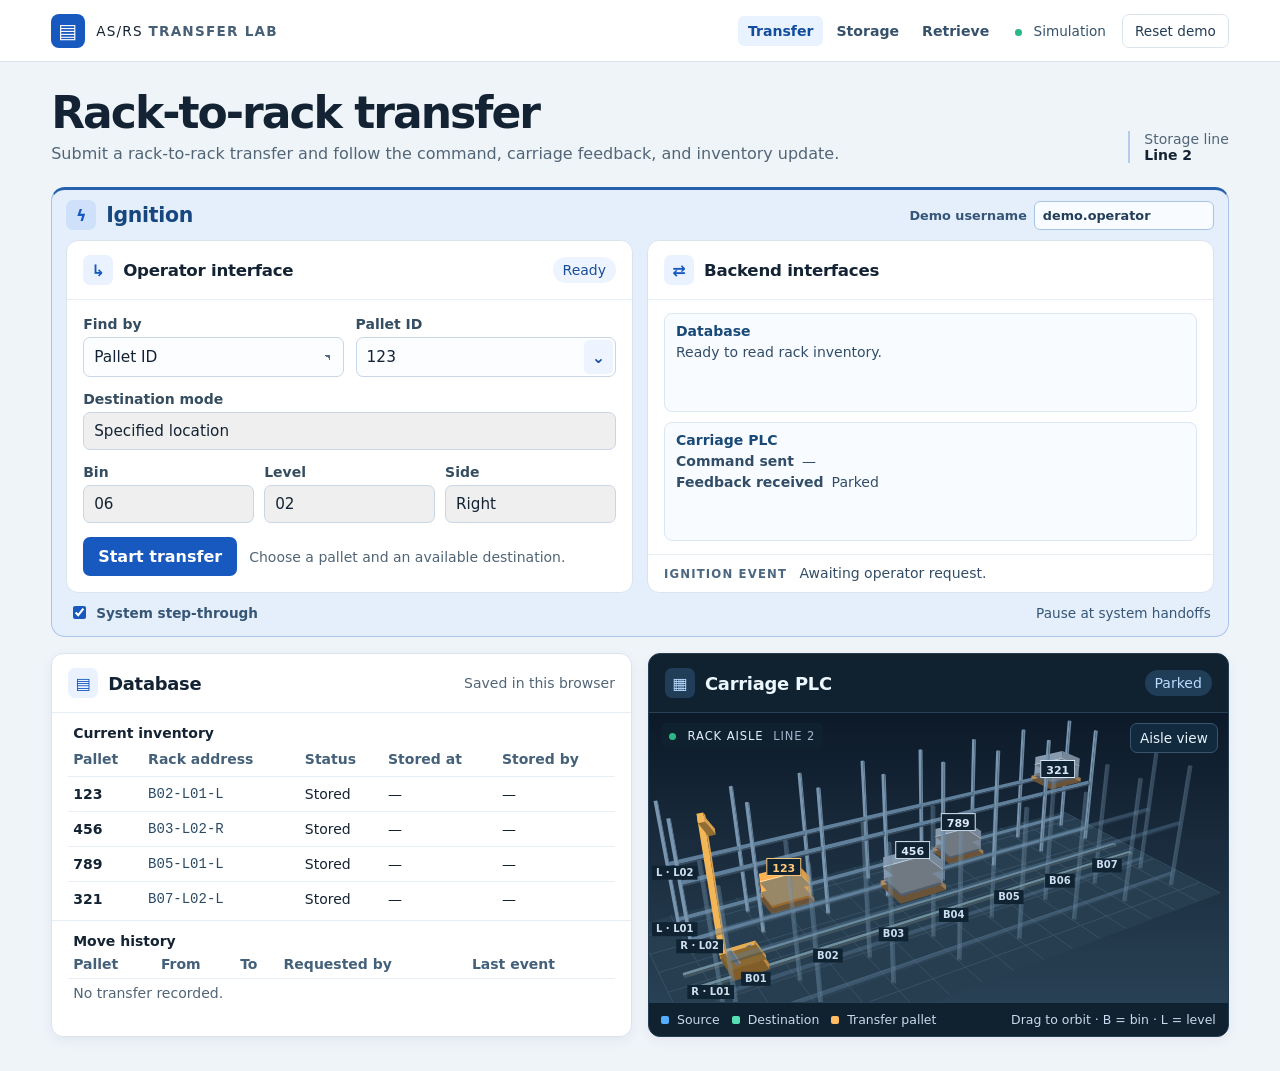
==== index.html @ 37f13372 "Publish ASRS storage, retrieval, and transfer simulator" ====
<!doctype html>
<html lang="en"><head><meta charset="utf-8"><meta name="viewport" content="width=device-width, initial-scale=1"><meta name="description" content="Interactive rack-to-rack transfer demonstration"><title>AS/RS Transfer Simulator</title><link rel="stylesheet" href="style.css"><script type="module" src="app.js"></script></head>
<body>
<header class="mast"><div class="brand"><span class="mark" aria-hidden="true">▤</span><span>AS/RS <strong>TRANSFER LAB</strong></span></div><nav class="page-tabs" aria-label="Simulation"><a href="./" aria-current="page">Transfer</a><a href="storage.html">Storage</a><a href="retrieve.html">Retrieve</a></nav><span class="mode"><i></i> Simulation</span><button id="reset" class="subtle">Reset demo</button></header>
<main>
<div class="intro"><div><h1>Rack-to-rack transfer</h1><p>Submit a rack-to-rack transfer and follow the command, carriage feedback, and inventory update.</p></div><div class="line"><span>Storage line</span><strong>Line 2</strong></div></div>
<section class="ignition-boundary" aria-labelledby="ignition-title">
<div class="boundary-heading"><span class="glyph">ϟ</span><h2 id="ignition-title">Ignition</h2><label class="demo-user">Demo username<input id="demo-username" value="demo.operator" maxlength="48" autocomplete="username"></label></div>
<div class="ignition-grid">
<section class="panel operator"><header><span class="glyph">↳</span><h3>Operator interface</h3><span id="operator-status" class="badge">Ready</span></header>
<form id="request">
<div class="row">
<label>Find by<select id="lookup"><option value="id">Pallet ID</option><option value="slot">Rack location</option></select></label>
<div class="source-control"><label id="source-label" for="source">Pallet ID</label><div class="picker"><input id="source" value="123" required maxlength="20" autocomplete="off" role="combobox" aria-expanded="false" aria-autocomplete="list" aria-controls="pallet-list"><button id="show-pallets" type="button" aria-label="Show all pallets" tabindex="-1">⌄</button><ul id="pallet-list" role="listbox" aria-label="Stored pallets" hidden></ul><datalist id="rack-ids"></datalist></div></div>
</div>
<label class="mode-field">Destination mode<select id="mode"><option value="specified">Specified location</option><option value="auto">Most Convenient</option></select></label>
<div class="address-fields"><label>Bin<select id="bin"></select></label><label>Level<select id="level"></select></label><label>Side<select id="side"></select></label></div>
<div class="operator-actions"><button class="primary" id="run">Start transfer</button><span id="form-message" aria-live="polite">Choose a pallet and an available destination.</span></div>
</form></section>
<section class="panel backend"><header><span class="glyph">⇄</span><h3>Backend interfaces</h3></header>
<div class="connections">
<div class="interface"><h4>Database</h4><p id="db-exchange" aria-live="polite">Ready to read rack inventory.</p><button class="next-action" id="step-inventory" type="button" data-system-step hidden>Update inventory</button></div>
<div class="interface"><h4>Carriage PLC</h4><dl><div><dt>Command sent</dt><dd id="plc-command">—</dd></div><div><dt>Feedback received</dt><dd id="plc-feedback" aria-live="polite">Parked</dd></div></dl><button class="next-action" id="step-carriage" type="button" data-system-step hidden>Send carriage command</button></div>
</div><div id="event" class="event" aria-live="polite"><span>IGNITION EVENT</span> Awaiting operator request.</div></section>
</div><div class="system-steps"><label><input id="step-demo" type="checkbox" checked> System step-through</label><span>Pause at system handoffs</span></div></section>
<div class="dashboard equipment">
<section class="panel inventory"><header><span class="glyph">▤</span><h2>Database</h2><span class="minor">Saved in this browser</span></header>
<div class="inventory-inner"><div class="records"><table><caption>Current inventory</caption><thead><tr><th>Pallet</th><th>Rack address</th><th>Status</th><th>Stored at</th><th>Stored by</th></tr></thead><tbody id="records"></tbody></table></div>
<div class="records move-history"><table><caption>Move history</caption><thead><tr><th>Pallet</th><th>From</th><th>To</th><th>Requested by</th><th>Last event</th></tr></thead><tbody id="history"></tbody></table></div></div></section>
<section class="panel carriage"><header><span class="glyph">▦</span><h2>Carriage PLC</h2><span id="carriage-state" class="badge">Parked</span></header>
<div id="scene"><canvas id="rack" tabindex="0" aria-label="Interactive 3D rack aisle. Drag or use the arrow keys to orbit the carriage."></canvas><div class="viewport-label"><i></i> RACK AISLE <span>LINE 2</span></div><div class="view-controls"><button id="view" type="button">Aisle view</button></div></div>
<div class="scene-foot"><span><i class="legend source"></i> Source</span><span><i class="legend destination"></i> Destination</span><span><i class="legend load"></i> Transfer pallet</span><span class="orbit-tip">Drag to orbit · B = bin · L = level</span></div></section>
</div>
</main></body></html>
---- style.css ----
:root{color-scheme:light;--ink:#142333;--muted:#516577;--line:#dbe4ee;--blue:#1759bf;--bg:#eff4f9;--paper:#fff;--soft:#eaf2ff;font-family:Inter,system-ui,sans-serif;color:var(--ink);background:var(--bg)}*{box-sizing:border-box}body{margin:0}button,input,select{font:inherit}button{cursor:pointer}button:disabled{cursor:wait;opacity:.55}button:focus-visible,input:focus-visible,select:focus-visible,canvas:focus-visible{outline:3px solid #4d97fd;outline-offset:2px}.mast{height:62px;display:flex;align-items:center;gap:16px;padding:0 clamp(18px,4vw,56px);background:#fff;border-bottom:1px solid var(--line)}.brand{margin-right:auto;display:flex;align-items:center;gap:11px;font-size:.85rem;letter-spacing:.09em}.brand strong{color:#486077;font-weight:650}.mark{width:34px;height:34px;display:grid;place-items:center;border-radius:8px;color:white;background:#1759bf;font-size:1.25rem}.mode{font-size:.85rem;color:#34526b;white-space:nowrap}.mode i,.viewport-label i{display:inline-block;width:7px;height:7px;border-radius:100%;background:#2cb886;margin-right:7px}.subtle,.view-controls button{border:1px solid var(--line);border-radius:7px;background:white;color:#233d55;padding:8px 12px;font-size:.85rem}main{max-width:1500px;margin:auto;padding:28px clamp(18px,4vw,56px) 34px}.intro{display:flex;justify-content:space-between;align-items:end;gap:16px;margin-bottom:24px}h1{font-size:clamp(1.7rem,3.7vw,2.75rem);letter-spacing:-.045em;line-height:1.05;margin:0 0 8px}.intro p{margin:0;color:var(--muted)}.line{border-left:2px solid #b4cbec;padding-left:14px;white-space:nowrap}.line span,.line strong{display:block;font-size:.875rem}.line span{color:var(--muted)}.dashboard{display:grid;grid-template-columns:repeat(2,minmax(0,1fr));gap:16px}.panel{border:1px solid var(--line);border-radius:12px;background:var(--paper);overflow:hidden;box-shadow:0 4px 12px #183b6610;min-width:0}.panel>header{display:flex;align-items:center;gap:10px;border-bottom:1px solid #e6edf4;padding:13px 16px;min-height:59px}.panel h2{font-size:1.12rem;margin:0;font-weight:740;letter-spacing:-.015em}.glyph{color:var(--blue);background:var(--soft);width:30px;height:30px;display:grid;place-items:center;border-radius:7px;font-weight:800}.badge,.minor{margin-left:auto;font-size:.875rem;color:var(--muted)}.badge{background:#edf4ff;color:#1a4e97;border-radius:20px;padding:5px 10px;white-space:nowrap}.badge.done{background:#e5f7ee;color:#0d6a47}form{display:grid;gap:14px;padding:16px}.row{display:grid;grid-template-columns:1fr 1fr;gap:12px}.row label{min-width:0;display:grid;gap:5px;color:#354d61;font-size:.875rem;font-weight:650}.row select,.row input{width:100%;min-width:0;height:40px;border:1px solid #c8d6e5;border-radius:7px;background:#fcfdff;color:var(--ink);padding:0 10px;font-size:.96rem;font-weight:500}.row select{appearance:none;background:#fcfdff linear-gradient(45deg,transparent 50%,#526980 50%) right 13px center/5px 5px no-repeat}.row input:disabled{background:#edf2f8}.operator-actions{display:flex;gap:12px;align-items:center}.primary{border:0;border-radius:7px;background:#1759bf;color:white;padding:10px 15px;font-weight:720;white-space:nowrap}.primary:hover:enabled{background:#0f489e}#form-message{font-size:.875rem;color:var(--muted)}#form-message.error{color:#9a2b28}.steps{list-style:none;margin:0;padding:9px 16px;display:grid;gap:3px}.steps li{display:flex;align-items:center;gap:9px;min-height:24px;font-size:.9rem;color:var(--muted)}.steps li span{font-size:.78rem;width:18px;height:18px;display:grid;place-items:center;border-radius:50%;background:#edf2f7;color:#5a7086}.steps .active{font-weight:750;color:#164b98}.steps .active span{color:#fff;background:#1759bf}.steps .done span{color:#087553;background:#e1f6eb}.event,.transaction{border-top:1px solid #e6edf4;color:#324d64;padding:9px 16px;font-size:.875rem;line-height:1.35}.event span,.transaction span{font-weight:750;font-size:.73rem;letter-spacing:.1em;color:#4c6781;margin-right:8px}.inventory-inner{min-height:270px;display:flex;flex-direction:column}.records{flex:1;padding:4px 16px;overflow:auto}table{width:100%;border-collapse:collapse;text-align:left;font-size:.875rem}th,td{padding:9px 5px;border-bottom:1px solid #e7eef6}th{color:#45617a;font-weight:720}td:first-child{font-weight:750}td:nth-child(2){font-family:ui-monospace,monospace;color:#284a66}tr.focus td{background:#eff5ff}tr:last-child td{border-bottom:0}.transaction{padding-bottom:13px}.transaction p{margin:4px 0 0}.carriage{background:#102130;color:#edf7ff;border-color:#243e54}.carriage>header{border-color:#274157}.carriage .glyph,.carriage .badge{background:#203e58;color:#b8dbff}#scene{height:235px;position:relative;background:#101f2d}canvas{display:block;width:100%;height:100%;touch-action:none;cursor:grab}canvas:active{cursor:grabbing}.viewport-label,.view-controls{position:absolute;top:10px}.viewport-label{left:12px;pointer-events:none;color:#e5f0fb;font-size:.72rem;letter-spacing:.08em;background:#102130d9;border-radius:5px;padding:6px 8px}.viewport-label span{color:#a0b8cd;margin-left:5px}.view-controls{right:10px}.view-controls button{background:#122a3d;color:#e9f4ff;border-color:#38566f;padding:6px 9px}.scene-foot{display:flex;align-items:center;gap:12px;flex-wrap:wrap;padding:9px 12px;color:#c8dbee;font-size:.78rem;border-top:1px solid #274157}.legend{display:inline-block;width:8px;height:8px;margin-right:4px;border-radius:2px}.legend.source{background:#55afff}.legend.destination{background:#58e0b5}.legend.load{background:#ffbc63}.orbit-tip{margin-left:auto}@media(max-width:780px){.dashboard{grid-template-columns:1fr}.intro{align-items:start}.inventory-inner{min-height:220px}#scene{height:300px}}@media(max-width:400px){.intro .line,.mode,.orbit-tip{display:none}.row{gap:8px}.operator-actions{align-items:start;flex-direction:column}.mast{gap:8px}}
.row select{background:#fcfdff linear-gradient(45deg,transparent 50%,#526980 50%) right 15px center/5px 5px no-repeat,linear-gradient(135deg,#526980 50%,transparent 50%) right 10px center/5px 5px no-repeat;padding-right:25px}
.source-control{display:grid;align-content:start;gap:5px;min-width:0}.source-control>label,.mode-field,.address-fields label{font-weight:650;color:#354d61;font-size:.875rem}.picker{position:relative;min-width:0}.picker input[role=combobox]{padding-right:34px}.picker button{position:absolute;right:3px;top:3px;bottom:3px;border:0;border-radius:5px;background:#edf4ff;color:#1a4e97;width:29px;font-weight:750}.picker ul{position:absolute;z-index:5;top:100%;left:0;right:0;max-height:160px;overflow:auto;margin:4px 0 0;padding:4px;list-style:none;border:1px solid #c8d6e5;border-radius:7px;background:white;box-shadow:0 4px 10px #183b6626}.picker li{padding:5px 7px;border-radius:4px;font-size:.875rem;color:var(--ink);display:flex;align-items:center;justify-content:space-between;gap:5px;cursor:pointer}.picker li[aria-selected=true],.picker li:hover{background:var(--soft)}.picker li span{font-family:ui-monospace,monospace;color:#526980;font-size:.78rem}.panel.operator{overflow:visible}.panel.operator>header{border-radius:12px 12px 0 0}.mode-field,.address-fields label{display:grid;gap:5px}.mode-field select,.address-fields select{width:100%;min-width:0;height:38px;border:1px solid #c8d6e5;border-radius:7px;color:var(--ink);padding:0 25px 0 10px;font-size:.95rem;font-weight:500;appearance:none;background:#fcfdff linear-gradient(45deg,transparent 50%,#526980 50%) right 15px center/5px 5px no-repeat,linear-gradient(135deg,#526980 50%,transparent 50%) right 10px center/5px 5px no-repeat}.address-fields{display:grid;grid-template-columns:repeat(3,minmax(0,1fr));gap:10px}.address-fields select:disabled{background:#edf2f8;color:#516577}.records caption{text-align:left;font-weight:750;padding:8px 5px 1px}.move-history{border-top:1px solid #e6edf4;max-height:160px}.move-history th,.move-history td{padding:6px 5px}.move-history td:nth-child(3){font-family:ui-monospace,monospace;color:#284a66}.move-history time{display:block;color:var(--muted);font-size:.74rem;margin-top:2px}.move-history .empty{font-family:inherit;font-weight:400;color:var(--muted)}.carriage{display:flex;flex-direction:column}#scene{flex:1;min-height:265px}.scene-foot{flex-shrink:0}.scene-foot .orbit-tip{white-space:normal}
.ignition-boundary{border:1px solid #a9c4e8;border-top:3px solid #2561ac;border-radius:14px;background:#e5eefb;padding:0 14px 14px;margin-bottom:16px}.boundary-heading{display:flex;align-items:center;gap:10px;padding:10px 0;color:#16477f}.boundary-heading h2{margin:0;font-size:1.28rem;letter-spacing:-.015em}.boundary-heading .glyph{background:#cfe1fa}.ignition-grid{display:grid;grid-template-columns:repeat(2,minmax(0,1fr));gap:14px}.panel h3{font-size:1.04rem;margin:0;letter-spacing:-.015em}.ignition-grid .panel{box-shadow:none}.backend{display:flex;flex-direction:column}.connections{display:grid;gap:10px;padding:13px 16px;flex:1}.interface{border:1px solid #dbe7f3;background:#f8fbff;border-radius:8px;padding:9px 11px}.interface h4{font-size:.875rem;color:#194977;margin:0 0 5px}.interface p,.interface dl{margin:0;font-size:.875rem;color:#314d67}.interface dl{display:grid;gap:5px}.interface dl div{display:grid;grid-template-columns:minmax(105px,auto) 1fr;gap:8px}.interface dt{font-weight:650}.interface dd{margin:0;overflow-wrap:anywhere}.playback{display:flex;gap:10px;align-items:center;justify-content:space-between;padding:8px 12px;min-height:39px;border-bottom:1px solid #274157;font-size:.875rem;color:#daf0ff}.playback label{display:flex;align-items:center;gap:7px}.playback input{accent-color:#72b8ff}.playback button{background:#244665;color:#f1f8ff;border:1px solid #456682;border-radius:6px;padding:4px 8px;font-size:.82rem}@media(max-width:780px){.ignition-grid{grid-template-columns:1fr}.ignition-boundary{padding:0 9px 9px}}
.page-tabs{display:flex;gap:3px}.page-tabs a{padding:7px 10px;border-radius:6px;color:#36516c;text-decoration:none;font-size:.88rem;font-weight:650}.page-tabs a[aria-current=page]{background:#e9f2ff;color:#124d9c}.system-steps{display:flex;align-items:center;justify-content:space-between;gap:10px;padding:10px 3px 0;color:#365676;font-size:.85rem}.system-steps label{display:flex;gap:7px;align-items:center;font-weight:700}.system-steps input{accent-color:#1759bf}.operator-actions{flex-wrap:wrap}.signal-layer{position:fixed;inset:0;pointer-events:none;z-index:12;opacity:0;transition:opacity .18s;color:#1765d8}.signal-layer.visible{opacity:1}.signal-layer[data-direction=return]{color:#087455}.signal-layer svg{width:100%;height:100%;overflow:visible;filter:drop-shadow(0 1px 2px #fff)}.signal-path{fill:none;stroke:currentColor;stroke-width:6;stroke-linecap:round}.signal-layer marker path{fill:currentColor}.signal-layer span{position:absolute;transform:translate(-50%,-55%);max-width:175px;text-align:center;padding:6px 9px;background:white;border:2px solid currentColor;border-radius:7px;font-size:.8rem;font-weight:750;box-shadow:0 2px 8px #172f4a2c}.storage-equipment{grid-template-columns:1fr 1fr}.storage-equipment .inventory{grid-column:1/-1}.storage-equipment .inventory-inner{display:grid;min-height:0;grid-template-columns:1fr 1fr}.storage-equipment .move-history{border-top:0;border-left:1px solid #dbe4ee}.conveyor{background:#102130;color:#edf7ff;border-color:#243e54}.conveyor>header{border-color:#274157}.conveyor .glyph,.conveyor .badge{background:#203e58;color:#b8dbff}.conveyor-stage{aspect-ratio:1;max-height:380px;width:100%;position:relative;overflow:hidden;background:radial-gradient(ellipse at 50% 53%,#2b465d,#101f2d 73%)}.belt{position:absolute;top:49%;left:9%;right:9%;height:20%;border:5px solid #557287;border-radius:8px;background:repeating-linear-gradient(90deg,#a1b1bc 0%,#667d8d 3%,#344b5b 4%,#344b5b 5%);box-shadow:0 10px 0 #152c3b,0 16px 16px #0008}.belt-zones{position:absolute;left:8%;right:8%;top:73%;display:grid;grid-template-columns:repeat(3,1fr);gap:2%;text-align:center;color:#c6e0f6;font-size:.75rem}.belt-zones b{display:block;color:white;margin-bottom:4px}.belt-pallet{position:absolute;visibility:hidden;left:19%;top:59%;width:18%;height:17%;transform:translate(-50%,-50%);background:repeating-linear-gradient(90deg,#e5a957 0 24%,#af722f 25% 26%);border:2px solid #fbd198;border-bottom:6px solid #936331;border-radius:3px;transition:left .85s ease,top .45s ease;display:grid;place-items:center;font:bold .8rem system-ui;color:#152233;box-shadow:2px 7px 7px #0006;z-index:2}.belt-pallet[data-position=load]{visibility:visible}.belt-pallet[data-position=scale]{visibility:visible;left:50%}.belt-pallet[data-position=pickup]{visibility:visible;left:81%}.belt-pallet[data-position=lifted]{visibility:visible;left:81%;top:53%}.cylinder{position:absolute;left:81%;width:9%;height:8%;transform:translateX(-50%);border:2px solid #7ca5bf;border-radius:3px;background:linear-gradient(90deg,#415d73,#90a9ba,#415d73);z-index:3}.cylinder.top{top:37%}.cylinder.bottom{top:73%}.cylinder::after{content:"";position:absolute;left:36%;width:28%;height:0;background:#77d3ff;transition:height .4s}.cylinder.top::after{top:100%}.cylinder.bottom::after{bottom:100%}.conveyor-stage[data-cylinder=on] .cylinder::after{height:75%}.cylinder-note{position:absolute;left:14px;bottom:13px;color:#b7d4ec;font-size:.78rem}.storage-form .row input{width:100%}.storage-form button.secondary{padding:9px 12px;border:1px solid #b6cbe5;background:#edf5ff;border-radius:7px;color:#164b98;font-weight:700}.storage-form .action-line{min-height:40px}@media(max-width:780px){.storage-equipment{grid-template-columns:1fr}.storage-equipment .inventory{grid-column:auto}.storage-equipment .inventory-inner{grid-template-columns:1fr}.storage-equipment .move-history{border-left:0;border-top:1px solid #dbe4ee}.mast{flex-wrap:wrap;min-height:62px;height:auto;padding-block:8px}.page-tabs{order:2;margin-right:auto}.mast .mode{display:none}}
.next-action,.next-highlight{background:#ffbd47!important;color:#4c2d00!important;border:1px solid #b76e0c!important;box-shadow:0 0 0 3px #ffbd4740;font-weight:750}.next-action{border-radius:7px;padding:7px 10px;margin-top:8px}.next-interface{border-color:#e5a12e;background:#fff9ec}.equipment-action{display:grid;grid-template-columns:minmax(0,1fr) auto;gap:8px;align-items:end;padding:10px 14px;border-bottom:1px solid #294a66}.equipment-action label{display:grid;gap:4px;font-size:.85rem;font-weight:650}.equipment-action input{width:100%;border:1px solid #55738a;border-radius:6px;background:#233d53;color:#fff;padding:7px 9px}.equipment-action button{border:1px solid #64839c;border-radius:6px;background:#285275;color:#fff;padding:7px 9px;font-weight:700}.equipment-action p{grid-column:1/-1;margin:0;font-size:.82rem;color:#c5deef}.equipment-action p.error{color:#ffd094}.storage-equipment .queue-records{grid-column:1/-1;max-height:160px;border-bottom:1px solid #dbe4ee}.retrieval-equipment .conveyor-stage [data-position=pickup]{left:19%}.retrieval-equipment .conveyor-stage [data-position=unload]{visibility:visible;left:81%}
.retrieval-equipment .cylinder{left:19%}.retrieval-equipment .equipment-action{grid-template-columns:1fr}.retrieval-equipment .equipment-action button{justify-self:start}@media print{body:has(#retrieval-report) > :not(#retrieval-report){display:none!important}#retrieval-report{display:block!important;padding:30px;color:#000;background:#fff}}
.demo-user{display:flex;align-items:center;gap:7px;margin-left:auto;font-size:.8rem;font-weight:650;color:#355678}.demo-user input{min-width:0;width:clamp(105px,17vw,180px);padding:6px 8px;border-radius:6px;border:1px solid #aac3e3;background:#f8fbff;color:#233e5a}.records{min-width:0}.records th,.records td{overflow-wrap:anywhere}.records:nth-child(2) tr td:nth-child(2){white-space:nowrap}.records:not(.move-history):not(.queue-records) td:nth-child(4){font-variant-numeric:tabular-nums}.move-history td:nth-child(5){min-width:5.5rem}@media(max-width:490px){.demo-user{gap:4px}.records table{min-width:395px}}
.mode-field select:disabled{background:#e4e9ef!important;border-color:#c9d2dd;color:#5a6a79;opacity:1;cursor:default}
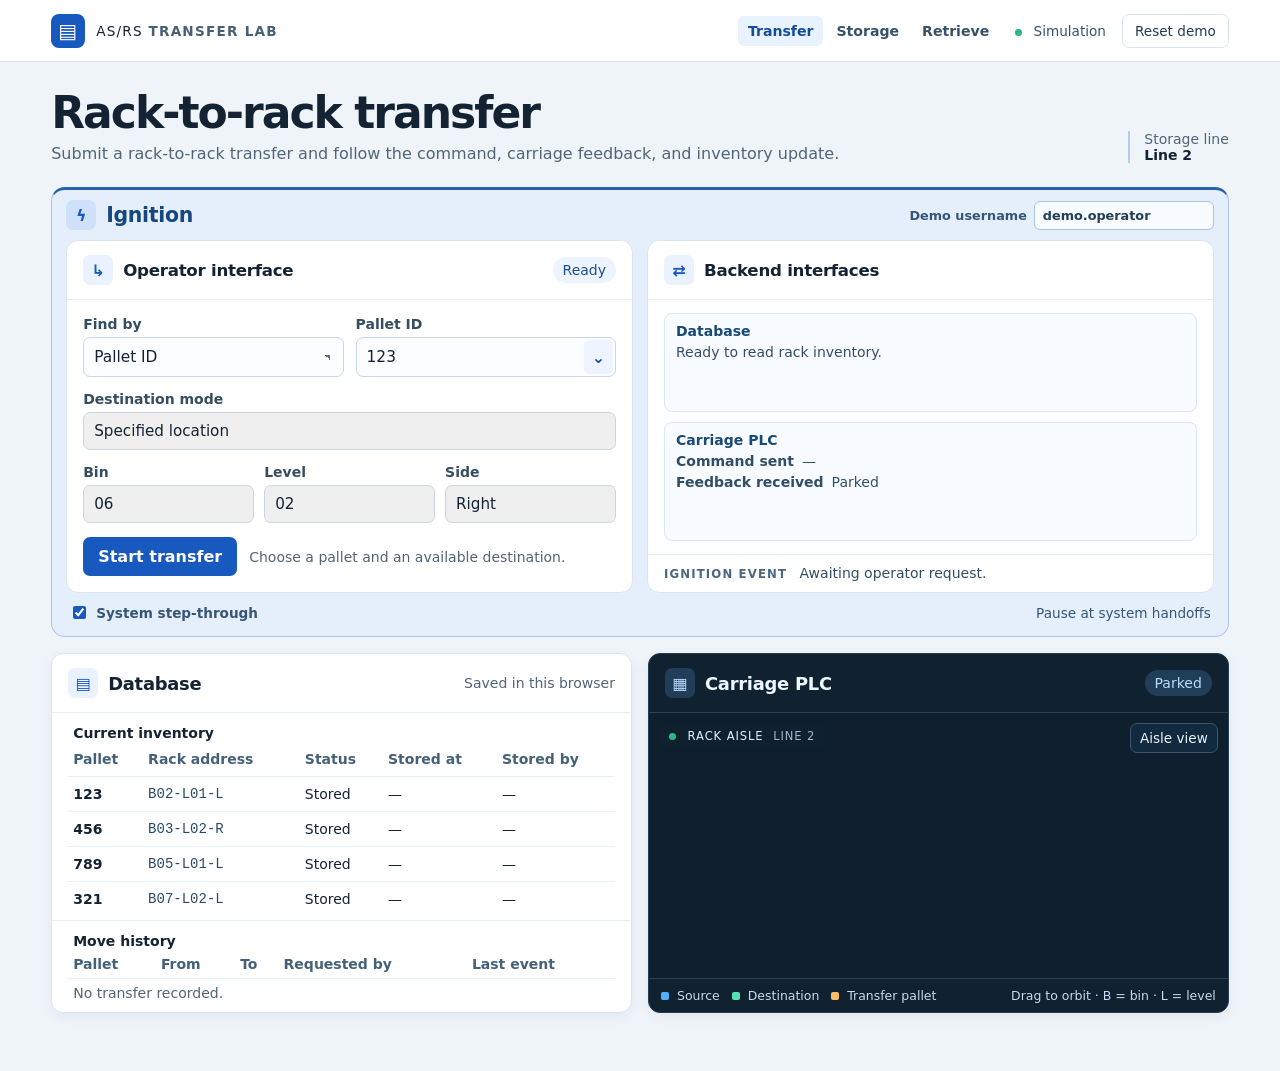
==== commit 83c1d046: "Queue pallet retrievals and correct outfeed orientation" ====
--- a/index.html
+++ b/index.html
@@ -19,7 +19,7 @@
 </form></section>
 <section class="panel backend"><header><span class="glyph">⇄</span><h3>Backend interfaces</h3></header>
 <div class="connections">
-<div class="interface"><h4>Database</h4><p id="db-exchange" aria-live="polite">Ready to read rack inventory.</p><button class="next-action" id="step-inventory" type="button" data-system-step hidden>Update inventory</button></div>
+<div class="interface"><h4>Database</h4><p id="db-exchange" aria-live="polite">Ready to read rack inventory.</p><a class="pending-db-link" id="pending-db-link" href="retrieve.html" hidden>Finish pending retrieval write</a><button class="next-action" id="step-inventory" type="button" data-system-step hidden>Update inventory</button></div>
 <div class="interface"><h4>Carriage PLC</h4><dl><div><dt>Command sent</dt><dd id="plc-command">—</dd></div><div><dt>Feedback received</dt><dd id="plc-feedback" aria-live="polite">Parked</dd></div></dl><button class="next-action" id="step-carriage" type="button" data-system-step hidden>Send carriage command</button></div>
 </div><div id="event" class="event" aria-live="polite"><span>IGNITION EVENT</span> Awaiting operator request.</div></section>
 </div><div class="system-steps"><label><input id="step-demo" type="checkbox" checked> System step-through</label><span>Pause at system handoffs</span></div></section>
--- a/style.css
+++ b/style.css
@@ -3,7 +3,11 @@
 .source-control{display:grid;align-content:start;gap:5px;min-width:0}.source-control>label,.mode-field,.address-fields label{font-weight:650;color:#354d61;font-size:.875rem}.picker{position:relative;min-width:0}.picker input[role=combobox]{padding-right:34px}.picker button{position:absolute;right:3px;top:3px;bottom:3px;border:0;border-radius:5px;background:#edf4ff;color:#1a4e97;width:29px;font-weight:750}.picker ul{position:absolute;z-index:5;top:100%;left:0;right:0;max-height:160px;overflow:auto;margin:4px 0 0;padding:4px;list-style:none;border:1px solid #c8d6e5;border-radius:7px;background:white;box-shadow:0 4px 10px #183b6626}.picker li{padding:5px 7px;border-radius:4px;font-size:.875rem;color:var(--ink);display:flex;align-items:center;justify-content:space-between;gap:5px;cursor:pointer}.picker li[aria-selected=true],.picker li:hover{background:var(--soft)}.picker li span{font-family:ui-monospace,monospace;color:#526980;font-size:.78rem}.panel.operator{overflow:visible}.panel.operator>header{border-radius:12px 12px 0 0}.mode-field,.address-fields label{display:grid;gap:5px}.mode-field select,.address-fields select{width:100%;min-width:0;height:38px;border:1px solid #c8d6e5;border-radius:7px;color:var(--ink);padding:0 25px 0 10px;font-size:.95rem;font-weight:500;appearance:none;background:#fcfdff linear-gradient(45deg,transparent 50%,#526980 50%) right 15px center/5px 5px no-repeat,linear-gradient(135deg,#526980 50%,transparent 50%) right 10px center/5px 5px no-repeat}.address-fields{display:grid;grid-template-columns:repeat(3,minmax(0,1fr));gap:10px}.address-fields select:disabled{background:#edf2f8;color:#516577}.records caption{text-align:left;font-weight:750;padding:8px 5px 1px}.move-history{border-top:1px solid #e6edf4;max-height:160px}.move-history th,.move-history td{padding:6px 5px}.move-history td:nth-child(3){font-family:ui-monospace,monospace;color:#284a66}.move-history time{display:block;color:var(--muted);font-size:.74rem;margin-top:2px}.move-history .empty{font-family:inherit;font-weight:400;color:var(--muted)}.carriage{display:flex;flex-direction:column}#scene{flex:1;min-height:265px}.scene-foot{flex-shrink:0}.scene-foot .orbit-tip{white-space:normal}
 .ignition-boundary{border:1px solid #a9c4e8;border-top:3px solid #2561ac;border-radius:14px;background:#e5eefb;padding:0 14px 14px;margin-bottom:16px}.boundary-heading{display:flex;align-items:center;gap:10px;padding:10px 0;color:#16477f}.boundary-heading h2{margin:0;font-size:1.28rem;letter-spacing:-.015em}.boundary-heading .glyph{background:#cfe1fa}.ignition-grid{display:grid;grid-template-columns:repeat(2,minmax(0,1fr));gap:14px}.panel h3{font-size:1.04rem;margin:0;letter-spacing:-.015em}.ignition-grid .panel{box-shadow:none}.backend{display:flex;flex-direction:column}.connections{display:grid;gap:10px;padding:13px 16px;flex:1}.interface{border:1px solid #dbe7f3;background:#f8fbff;border-radius:8px;padding:9px 11px}.interface h4{font-size:.875rem;color:#194977;margin:0 0 5px}.interface p,.interface dl{margin:0;font-size:.875rem;color:#314d67}.interface dl{display:grid;gap:5px}.interface dl div{display:grid;grid-template-columns:minmax(105px,auto) 1fr;gap:8px}.interface dt{font-weight:650}.interface dd{margin:0;overflow-wrap:anywhere}.playback{display:flex;gap:10px;align-items:center;justify-content:space-between;padding:8px 12px;min-height:39px;border-bottom:1px solid #274157;font-size:.875rem;color:#daf0ff}.playback label{display:flex;align-items:center;gap:7px}.playback input{accent-color:#72b8ff}.playback button{background:#244665;color:#f1f8ff;border:1px solid #456682;border-radius:6px;padding:4px 8px;font-size:.82rem}@media(max-width:780px){.ignition-grid{grid-template-columns:1fr}.ignition-boundary{padding:0 9px 9px}}
 .page-tabs{display:flex;gap:3px}.page-tabs a{padding:7px 10px;border-radius:6px;color:#36516c;text-decoration:none;font-size:.88rem;font-weight:650}.page-tabs a[aria-current=page]{background:#e9f2ff;color:#124d9c}.system-steps{display:flex;align-items:center;justify-content:space-between;gap:10px;padding:10px 3px 0;color:#365676;font-size:.85rem}.system-steps label{display:flex;gap:7px;align-items:center;font-weight:700}.system-steps input{accent-color:#1759bf}.operator-actions{flex-wrap:wrap}.signal-layer{position:fixed;inset:0;pointer-events:none;z-index:12;opacity:0;transition:opacity .18s;color:#1765d8}.signal-layer.visible{opacity:1}.signal-layer[data-direction=return]{color:#087455}.signal-layer svg{width:100%;height:100%;overflow:visible;filter:drop-shadow(0 1px 2px #fff)}.signal-path{fill:none;stroke:currentColor;stroke-width:6;stroke-linecap:round}.signal-layer marker path{fill:currentColor}.signal-layer span{position:absolute;transform:translate(-50%,-55%);max-width:175px;text-align:center;padding:6px 9px;background:white;border:2px solid currentColor;border-radius:7px;font-size:.8rem;font-weight:750;box-shadow:0 2px 8px #172f4a2c}.storage-equipment{grid-template-columns:1fr 1fr}.storage-equipment .inventory{grid-column:1/-1}.storage-equipment .inventory-inner{display:grid;min-height:0;grid-template-columns:1fr 1fr}.storage-equipment .move-history{border-top:0;border-left:1px solid #dbe4ee}.conveyor{background:#102130;color:#edf7ff;border-color:#243e54}.conveyor>header{border-color:#274157}.conveyor .glyph,.conveyor .badge{background:#203e58;color:#b8dbff}.conveyor-stage{aspect-ratio:1;max-height:380px;width:100%;position:relative;overflow:hidden;background:radial-gradient(ellipse at 50% 53%,#2b465d,#101f2d 73%)}.belt{position:absolute;top:49%;left:9%;right:9%;height:20%;border:5px solid #557287;border-radius:8px;background:repeating-linear-gradient(90deg,#a1b1bc 0%,#667d8d 3%,#344b5b 4%,#344b5b 5%);box-shadow:0 10px 0 #152c3b,0 16px 16px #0008}.belt-zones{position:absolute;left:8%;right:8%;top:73%;display:grid;grid-template-columns:repeat(3,1fr);gap:2%;text-align:center;color:#c6e0f6;font-size:.75rem}.belt-zones b{display:block;color:white;margin-bottom:4px}.belt-pallet{position:absolute;visibility:hidden;left:19%;top:59%;width:18%;height:17%;transform:translate(-50%,-50%);background:repeating-linear-gradient(90deg,#e5a957 0 24%,#af722f 25% 26%);border:2px solid #fbd198;border-bottom:6px solid #936331;border-radius:3px;transition:left .85s ease,top .45s ease;display:grid;place-items:center;font:bold .8rem system-ui;color:#152233;box-shadow:2px 7px 7px #0006;z-index:2}.belt-pallet[data-position=load]{visibility:visible}.belt-pallet[data-position=scale]{visibility:visible;left:50%}.belt-pallet[data-position=pickup]{visibility:visible;left:81%}.belt-pallet[data-position=lifted]{visibility:visible;left:81%;top:53%}.cylinder{position:absolute;left:81%;width:9%;height:8%;transform:translateX(-50%);border:2px solid #7ca5bf;border-radius:3px;background:linear-gradient(90deg,#415d73,#90a9ba,#415d73);z-index:3}.cylinder.top{top:37%}.cylinder.bottom{top:73%}.cylinder::after{content:"";position:absolute;left:36%;width:28%;height:0;background:#77d3ff;transition:height .4s}.cylinder.top::after{top:100%}.cylinder.bottom::after{bottom:100%}.conveyor-stage[data-cylinder=on] .cylinder::after{height:75%}.cylinder-note{position:absolute;left:14px;bottom:13px;color:#b7d4ec;font-size:.78rem}.storage-form .row input{width:100%}.storage-form button.secondary{padding:9px 12px;border:1px solid #b6cbe5;background:#edf5ff;border-radius:7px;color:#164b98;font-weight:700}.storage-form .action-line{min-height:40px}@media(max-width:780px){.storage-equipment{grid-template-columns:1fr}.storage-equipment .inventory{grid-column:auto}.storage-equipment .inventory-inner{grid-template-columns:1fr}.storage-equipment .move-history{border-left:0;border-top:1px solid #dbe4ee}.mast{flex-wrap:wrap;min-height:62px;height:auto;padding-block:8px}.page-tabs{order:2;margin-right:auto}.mast .mode{display:none}}
-.next-action,.next-highlight{background:#ffbd47!important;color:#4c2d00!important;border:1px solid #b76e0c!important;box-shadow:0 0 0 3px #ffbd4740;font-weight:750}.next-action{border-radius:7px;padding:7px 10px;margin-top:8px}.next-interface{border-color:#e5a12e;background:#fff9ec}.equipment-action{display:grid;grid-template-columns:minmax(0,1fr) auto;gap:8px;align-items:end;padding:10px 14px;border-bottom:1px solid #294a66}.equipment-action label{display:grid;gap:4px;font-size:.85rem;font-weight:650}.equipment-action input{width:100%;border:1px solid #55738a;border-radius:6px;background:#233d53;color:#fff;padding:7px 9px}.equipment-action button{border:1px solid #64839c;border-radius:6px;background:#285275;color:#fff;padding:7px 9px;font-weight:700}.equipment-action p{grid-column:1/-1;margin:0;font-size:.82rem;color:#c5deef}.equipment-action p.error{color:#ffd094}.storage-equipment .queue-records{grid-column:1/-1;max-height:160px;border-bottom:1px solid #dbe4ee}.retrieval-equipment .conveyor-stage [data-position=pickup]{left:19%}.retrieval-equipment .conveyor-stage [data-position=unload]{visibility:visible;left:81%}
-.retrieval-equipment .cylinder{left:19%}.retrieval-equipment .equipment-action{grid-template-columns:1fr}.retrieval-equipment .equipment-action button{justify-self:start}@media print{body:has(#retrieval-report) > :not(#retrieval-report){display:none!important}#retrieval-report{display:block!important;padding:30px;color:#000;background:#fff}}
+.next-action,.next-highlight{background:#ffbd47!important;color:#4c2d00!important;border:1px solid #b76e0c!important;box-shadow:0 0 0 3px #ffbd4740;font-weight:750}.next-action{border-radius:7px;padding:7px 10px;margin-top:8px}.next-interface{border-color:#e5a12e;background:#fff9ec}.equipment-action{display:grid;grid-template-columns:minmax(0,1fr) auto;gap:8px;align-items:end;padding:10px 14px;border-bottom:1px solid #294a66}.equipment-action label{display:grid;gap:4px;font-size:.85rem;font-weight:650}.equipment-action input{width:100%;border:1px solid #55738a;border-radius:6px;background:#233d53;color:#fff;padding:7px 9px}.equipment-action button{border:1px solid #64839c;border-radius:6px;background:#285275;color:#fff;padding:7px 9px;font-weight:700}.equipment-action p{grid-column:1/-1;margin:0;font-size:.82rem;color:#c5deef}.equipment-action p.error{color:#ffd094}.storage-equipment .queue-records{grid-column:1/-1;max-height:160px;border-bottom:1px solid #dbe4ee}.retrieval-equipment .conveyor-stage [data-position=pickup]{left:81%}.retrieval-equipment .conveyor-stage [data-position=unload]{visibility:visible;left:19%}
+.retrieval-equipment .cylinder{left:81%}.retrieval-equipment .equipment-action{grid-template-columns:1fr}.retrieval-equipment .equipment-action button{justify-self:start}@media print{body:has(#retrieval-report) > :not(#retrieval-report){display:none!important}#retrieval-report{display:block!important;padding:30px;color:#000;background:#fff}}
 .demo-user{display:flex;align-items:center;gap:7px;margin-left:auto;font-size:.8rem;font-weight:650;color:#355678}.demo-user input{min-width:0;width:clamp(105px,17vw,180px);padding:6px 8px;border-radius:6px;border:1px solid #aac3e3;background:#f8fbff;color:#233e5a}.records{min-width:0}.records th,.records td{overflow-wrap:anywhere}.records:nth-child(2) tr td:nth-child(2){white-space:nowrap}.records:not(.move-history):not(.queue-records) td:nth-child(4){font-variant-numeric:tabular-nums}.move-history td:nth-child(5){min-width:5.5rem}@media(max-width:490px){.demo-user{gap:4px}.records table{min-width:395px}}
 .mode-field select:disabled{background:#e4e9ef!important;border-color:#c9d2dd;color:#5a6a79;opacity:1;cursor:default}
+.pending-db-link{display:inline-block;margin-top:7px;color:#784b08;font-size:.82rem;font-weight:700}.pending-db-link[hidden],#retrieve-location-field[hidden],#retrieve-pallet-field[hidden]{display:none}
+
+.retrieval-queue{margin:0 16px 15px;padding:10px 12px;background:#f5f8fc;border:1px solid #dce7f3;border-radius:8px}.retrieval-queue h4{margin:0 0 5px;font-size:.85rem;color:#234865}.retrieval-queue p,.retrieval-queue ol{margin:0;font-size:.85rem;color:#496177}.retrieval-queue ol{padding-left:20px;max-height:112px;overflow:auto}.retrieval-queue ol:empty{display:none}
+.retrieval-equipment .retrieval-load:not([data-position]){left:81%}
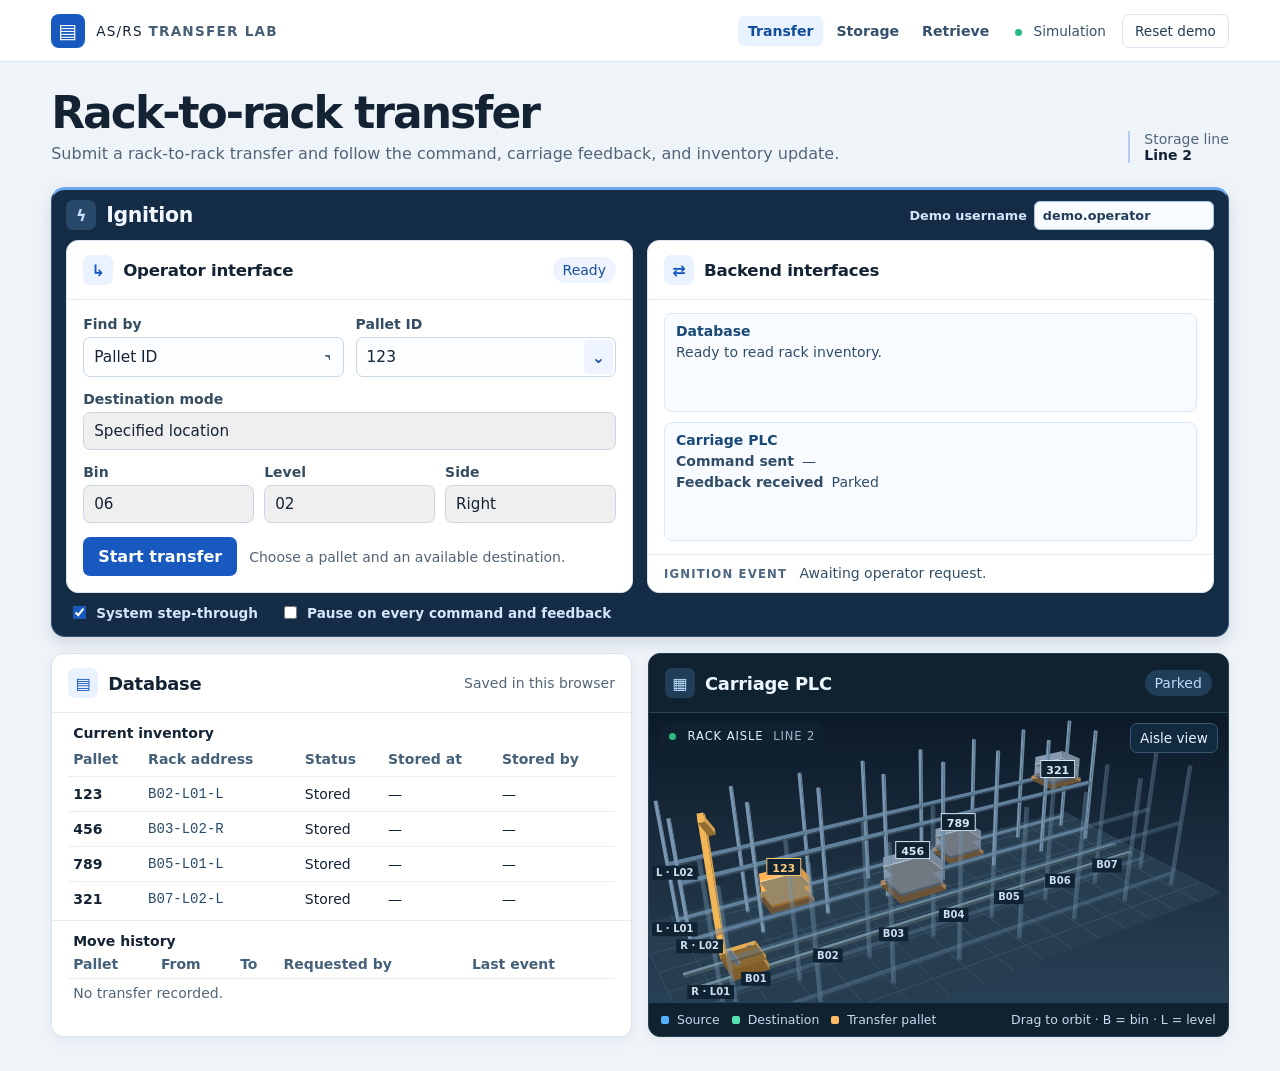
==== commit 5c50095c: "Add Ignition feedback step-through and storage alarm demos" ====
--- a/index.html
+++ b/index.html
@@ -19,10 +19,10 @@
 </form></section>
 <section class="panel backend"><header><span class="glyph">⇄</span><h3>Backend interfaces</h3></header>
 <div class="connections">
-<div class="interface"><h4>Database</h4><p id="db-exchange" aria-live="polite">Ready to read rack inventory.</p><a class="pending-db-link" id="pending-db-link" href="retrieve.html" hidden>Finish pending retrieval write</a><button class="next-action" id="step-inventory" type="button" data-system-step hidden>Update inventory</button></div>
+<div class="interface"><h4>Database</h4><p id="db-exchange" aria-live="polite">Ready to read rack inventory.</p><a class="pending-db-link" id="pending-db-link" href="retrieve.html" hidden>Finish pending retrieval write</a><button class="next-action" id="step-lookup" type="button" data-system-step hidden>Read inventory</button><button class="next-action" id="step-inventory" type="button" data-system-step hidden>Update inventory</button></div>
 <div class="interface"><h4>Carriage PLC</h4><dl><div><dt>Command sent</dt><dd id="plc-command">—</dd></div><div><dt>Feedback received</dt><dd id="plc-feedback" aria-live="polite">Parked</dd></div></dl><button class="next-action" id="step-carriage" type="button" data-system-step hidden>Send carriage command</button></div>
-</div><div id="event" class="event" aria-live="polite"><span>IGNITION EVENT</span> Awaiting operator request.</div></section>
-</div><div class="system-steps"><label><input id="step-demo" type="checkbox" checked> System step-through</label><span>Pause at system handoffs</span></div></section>
+</div><div id="event" class="event" aria-live="polite"><span>IGNITION EVENT</span> Awaiting operator request.</div><div class="trace-controls"><p id="trace-message" aria-live="polite" hidden></p><button id="step-feedback" class="next-action" type="button" data-system-step hidden>Continue after feedback</button></div></section>
+</div><div class="system-steps"><label><input id="step-demo" type="checkbox" checked> System step-through</label><label><input id="trace-demo" type="checkbox"> Pause on every command and feedback</label></div></section>
 <div class="dashboard equipment">
 <section class="panel inventory"><header><span class="glyph">▤</span><h2>Database</h2><span class="minor">Saved in this browser</span></header>
 <div class="inventory-inner"><div class="records"><table><caption>Current inventory</caption><thead><tr><th>Pallet</th><th>Rack address</th><th>Status</th><th>Stored at</th><th>Stored by</th></tr></thead><tbody id="records"></tbody></table></div>
--- a/style.css
+++ b/style.css
@@ -11,3 +11,4 @@
 
 .retrieval-queue{margin:0 16px 15px;padding:10px 12px;background:#f5f8fc;border:1px solid #dce7f3;border-radius:8px}.retrieval-queue h4{margin:0 0 5px;font-size:.85rem;color:#234865}.retrieval-queue p,.retrieval-queue ol{margin:0;font-size:.85rem;color:#496177}.retrieval-queue ol{padding-left:20px;max-height:112px;overflow:auto}.retrieval-queue ol:empty{display:none}
 .retrieval-equipment .retrieval-load:not([data-position]){left:81%}
+.ignition-boundary{background:#142c46;border-color:#34577b;border-top-color:#69a8ed;box-shadow:0 6px 15px #142c4624}.boundary-heading{color:#f2f7ff}.boundary-heading .glyph{background:#29496b;color:#c4e1ff}.ignition-boundary .demo-user,.ignition-boundary .system-steps{color:#d4e6f9}.system-steps{flex-wrap:wrap;justify-content:flex-start;column-gap:22px}.trace-controls:not(:has(button:not([hidden]))){display:none}.trace-controls{padding:8px 16px 12px;background:#fff7e2;border-top:1px solid #e9bd6a}.trace-controls p{margin:0;color:#684307;font-size:.9rem}.trace-controls .next-action{margin-top:5px}.hmi-status table{font-size:.8rem}.hmi-status .records{max-height:140px;padding:0}.hmi-status h4{margin-bottom:2px}.hmi-alarm{padding:9px 10px;border:1px solid #d98782;border-left:4px solid #b62d31;border-radius:5px;background:#fff0ef;color:#761c21;font-weight:750;font-size:.875rem}.equipment-action select{min-width:0;width:100%;border:1px solid #55738a;border-radius:6px;background:#233d53;color:#fff;padding:7px 9px}.rejected-load{outline:3px solid #fa6257}
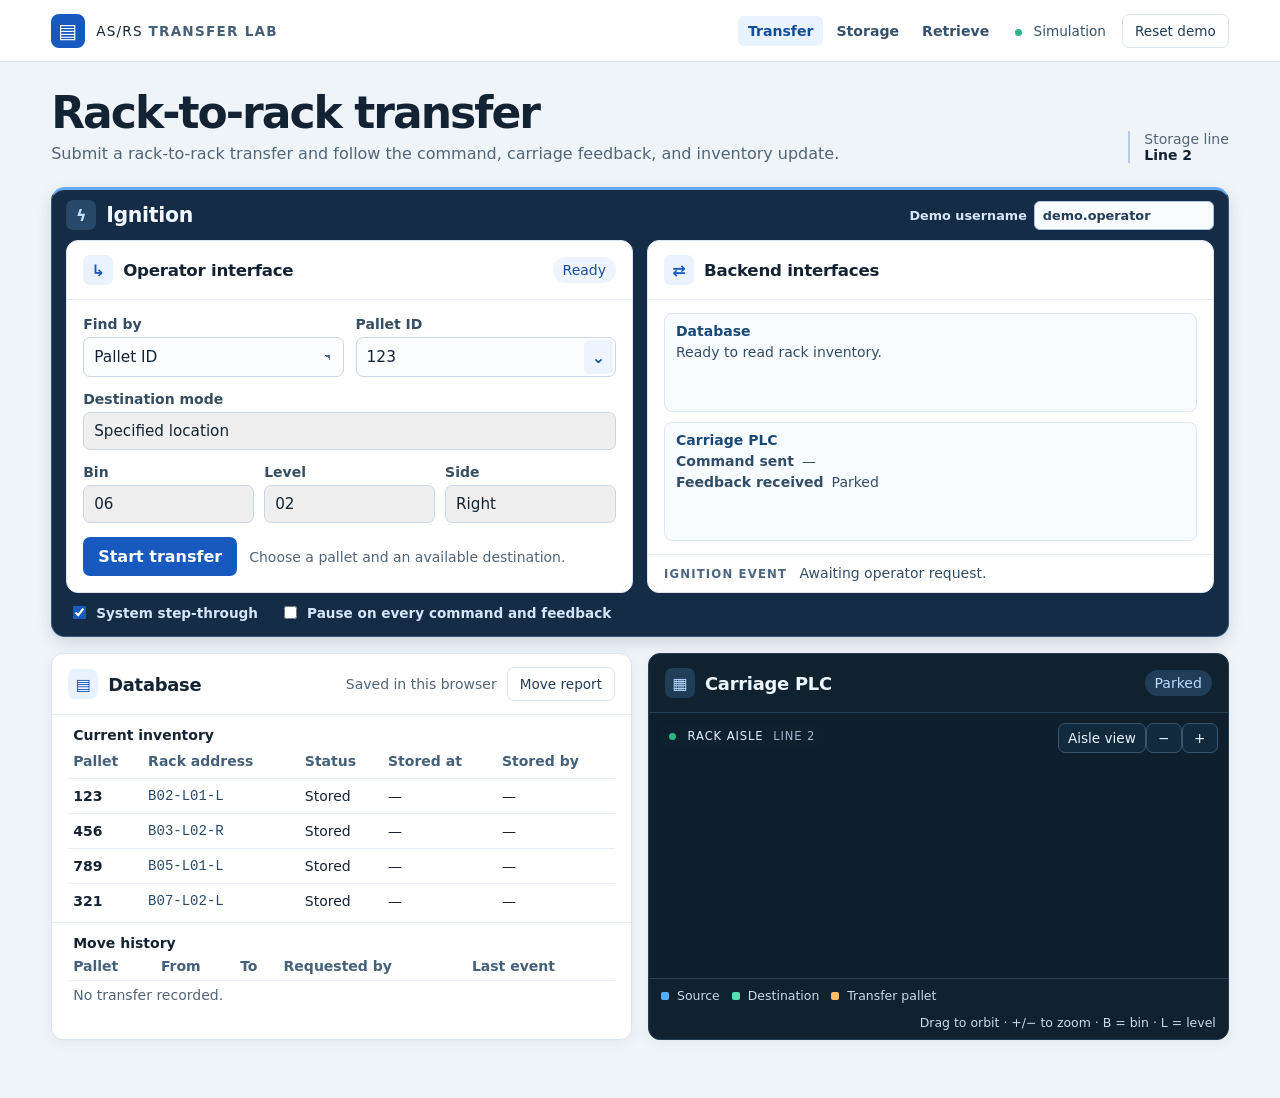
==== commit dba5d048: "Add 3D conveyor orbit, zoom, and QR-coded move reports" ====
--- a/index.html
+++ b/index.html
@@ -24,11 +24,11 @@
 </div><div id="event" class="event" aria-live="polite"><span>IGNITION EVENT</span> Awaiting operator request.</div><div class="trace-controls"><p id="trace-message" aria-live="polite" hidden></p><button id="step-feedback" class="next-action" type="button" data-system-step hidden>Continue after feedback</button></div></section>
 </div><div class="system-steps"><label><input id="step-demo" type="checkbox" checked> System step-through</label><label><input id="trace-demo" type="checkbox"> Pause on every command and feedback</label></div></section>
 <div class="dashboard equipment">
-<section class="panel inventory"><header><span class="glyph">▤</span><h2>Database</h2><span class="minor">Saved in this browser</span></header>
+<section class="panel inventory"><header><span class="glyph">▤</span><h2>Database</h2><span class="minor">Saved in this browser</span><button type="button" class="subtle" id="move-report-open">Move report</button></header>
 <div class="inventory-inner"><div class="records"><table><caption>Current inventory</caption><thead><tr><th>Pallet</th><th>Rack address</th><th>Status</th><th>Stored at</th><th>Stored by</th></tr></thead><tbody id="records"></tbody></table></div>
 <div class="records move-history"><table><caption>Move history</caption><thead><tr><th>Pallet</th><th>From</th><th>To</th><th>Requested by</th><th>Last event</th></tr></thead><tbody id="history"></tbody></table></div></div></section>
 <section class="panel carriage"><header><span class="glyph">▦</span><h2>Carriage PLC</h2><span id="carriage-state" class="badge">Parked</span></header>
 <div id="scene"><canvas id="rack" tabindex="0" aria-label="Interactive 3D rack aisle. Drag or use the arrow keys to orbit the carriage."></canvas><div class="viewport-label"><i></i> RACK AISLE <span>LINE 2</span></div><div class="view-controls"><button id="view" type="button">Aisle view</button></div></div>
-<div class="scene-foot"><span><i class="legend source"></i> Source</span><span><i class="legend destination"></i> Destination</span><span><i class="legend load"></i> Transfer pallet</span><span class="orbit-tip">Drag to orbit · B = bin · L = level</span></div></section>
+<div class="scene-foot"><span><i class="legend source"></i> Source</span><span><i class="legend destination"></i> Destination</span><span><i class="legend load"></i> Transfer pallet</span><span class="orbit-tip">Drag to orbit · +/− to zoom · B = bin · L = level</span></div></section>
 </div>
 </main></body></html>
--- a/style.css
+++ b/style.css
@@ -12,3 +12,31 @@
 .retrieval-queue{margin:0 16px 15px;padding:10px 12px;background:#f5f8fc;border:1px solid #dce7f3;border-radius:8px}.retrieval-queue h4{margin:0 0 5px;font-size:.85rem;color:#234865}.retrieval-queue p,.retrieval-queue ol{margin:0;font-size:.85rem;color:#496177}.retrieval-queue ol{padding-left:20px;max-height:112px;overflow:auto}.retrieval-queue ol:empty{display:none}
 .retrieval-equipment .retrieval-load:not([data-position]){left:81%}
 .ignition-boundary{background:#142c46;border-color:#34577b;border-top-color:#69a8ed;box-shadow:0 6px 15px #142c4624}.boundary-heading{color:#f2f7ff}.boundary-heading .glyph{background:#29496b;color:#c4e1ff}.ignition-boundary .demo-user,.ignition-boundary .system-steps{color:#d4e6f9}.system-steps{flex-wrap:wrap;justify-content:flex-start;column-gap:22px}.trace-controls:not(:has(button:not([hidden]))){display:none}.trace-controls{padding:8px 16px 12px;background:#fff7e2;border-top:1px solid #e9bd6a}.trace-controls p{margin:0;color:#684307;font-size:.9rem}.trace-controls .next-action{margin-top:5px}.hmi-status table{font-size:.8rem}.hmi-status .records{max-height:140px;padding:0}.hmi-status h4{margin-bottom:2px}.hmi-alarm{padding:9px 10px;border:1px solid #d98782;border-left:4px solid #b62d31;border-radius:5px;background:#fff0ef;color:#761c21;font-weight:750;font-size:.875rem}.equipment-action select{min-width:0;width:100%;border:1px solid #55738a;border-radius:6px;background:#233d53;color:#fff;padding:7px 9px}.rejected-load{outline:3px solid #fa6257}
+
+.freeload-mode{display:flex;align-items:center;gap:8px;margin:0 16px 12px;color:#233c59;font-size:.9rem;font-weight:700}.freeload-mode input{width:1.05em;height:1.05em;accent-color:#205997;margin:0}.freeload-mode:has(input:checked){color:#165295}.storage-form input:disabled,.storage-form select:disabled{opacity:.65}.print-report[hidden]{display:none}@media print{body:has(#storage-report:not(:empty)) > :not(#storage-report){display:none!important}#storage-report:not(:empty){display:block!important;padding:24px;color:#111;background:white}}
+
+.scene-conveyor-canvas{display:block;width:100%;height:100%;touch-action:none}
+#rack{touch-action:none}
+.conveyor-stage .belt-pallet,.conveyor-stage .belt,.conveyor-stage .belt-zones,.conveyor-stage .cylinder{display:none}
+.conveyor-stage>.view-controls button,.view-controls .zoom-button{min-width:2.25rem}
+.conveyor-stage .cylinder-note{pointer-events:none}
+.move-report{width:min(960px,94vw);max-height:85vh;overflow:auto;padding:1.25rem;border:1px solid #afc3d4;border-radius:12px;color:#13263c;background:#fff}
+.move-report::backdrop{background:#0a192a99}
+.report-toolbar{display:flex;gap:.5rem;flex-wrap:wrap;justify-content:flex-end}
+.report-toolbar button{border:1px solid #b0c4d6;border-radius:6px;padding:.4rem .7rem;background:#edf5fd;color:#153c61;cursor:pointer}
+.report-toolbar button:disabled{opacity:.5;cursor:default}
+.move-report table{width:100%;border-collapse:collapse}
+.move-report th,.move-report td{text-align:left;padding:.35rem .5rem;border:1px solid #bdc9d2;overflow-wrap:anywhere}
+.move-report td img{display:block;width:92px;height:92px;max-width:none}
+@media print{
+  body:has(.move-report[open]){background:#fff;color:#000}
+  body:has(.move-report[open]) > :not(.move-report){display:none!important}
+  .move-report[open]::backdrop{display:none}
+  .move-report[open]{position:static;display:block;width:100%;max-width:none;max-height:none;overflow:visible;margin:0;padding:0;border:0;border-radius:0;color:#000}
+  .move-report .report-toolbar,.move-report [data-status]{display:none}
+  .move-report thead{display:table-header-group}
+  .move-report tr{break-inside:avoid}
+  .move-report td img{width:27mm;height:27mm}
+}
+.view-controls .zoom-button:disabled{opacity:.45;cursor:default}
+.scene-conveyor-canvas:focus-visible,#rack:focus-visible{outline:2px solid #86cffb;outline-offset:-2px}
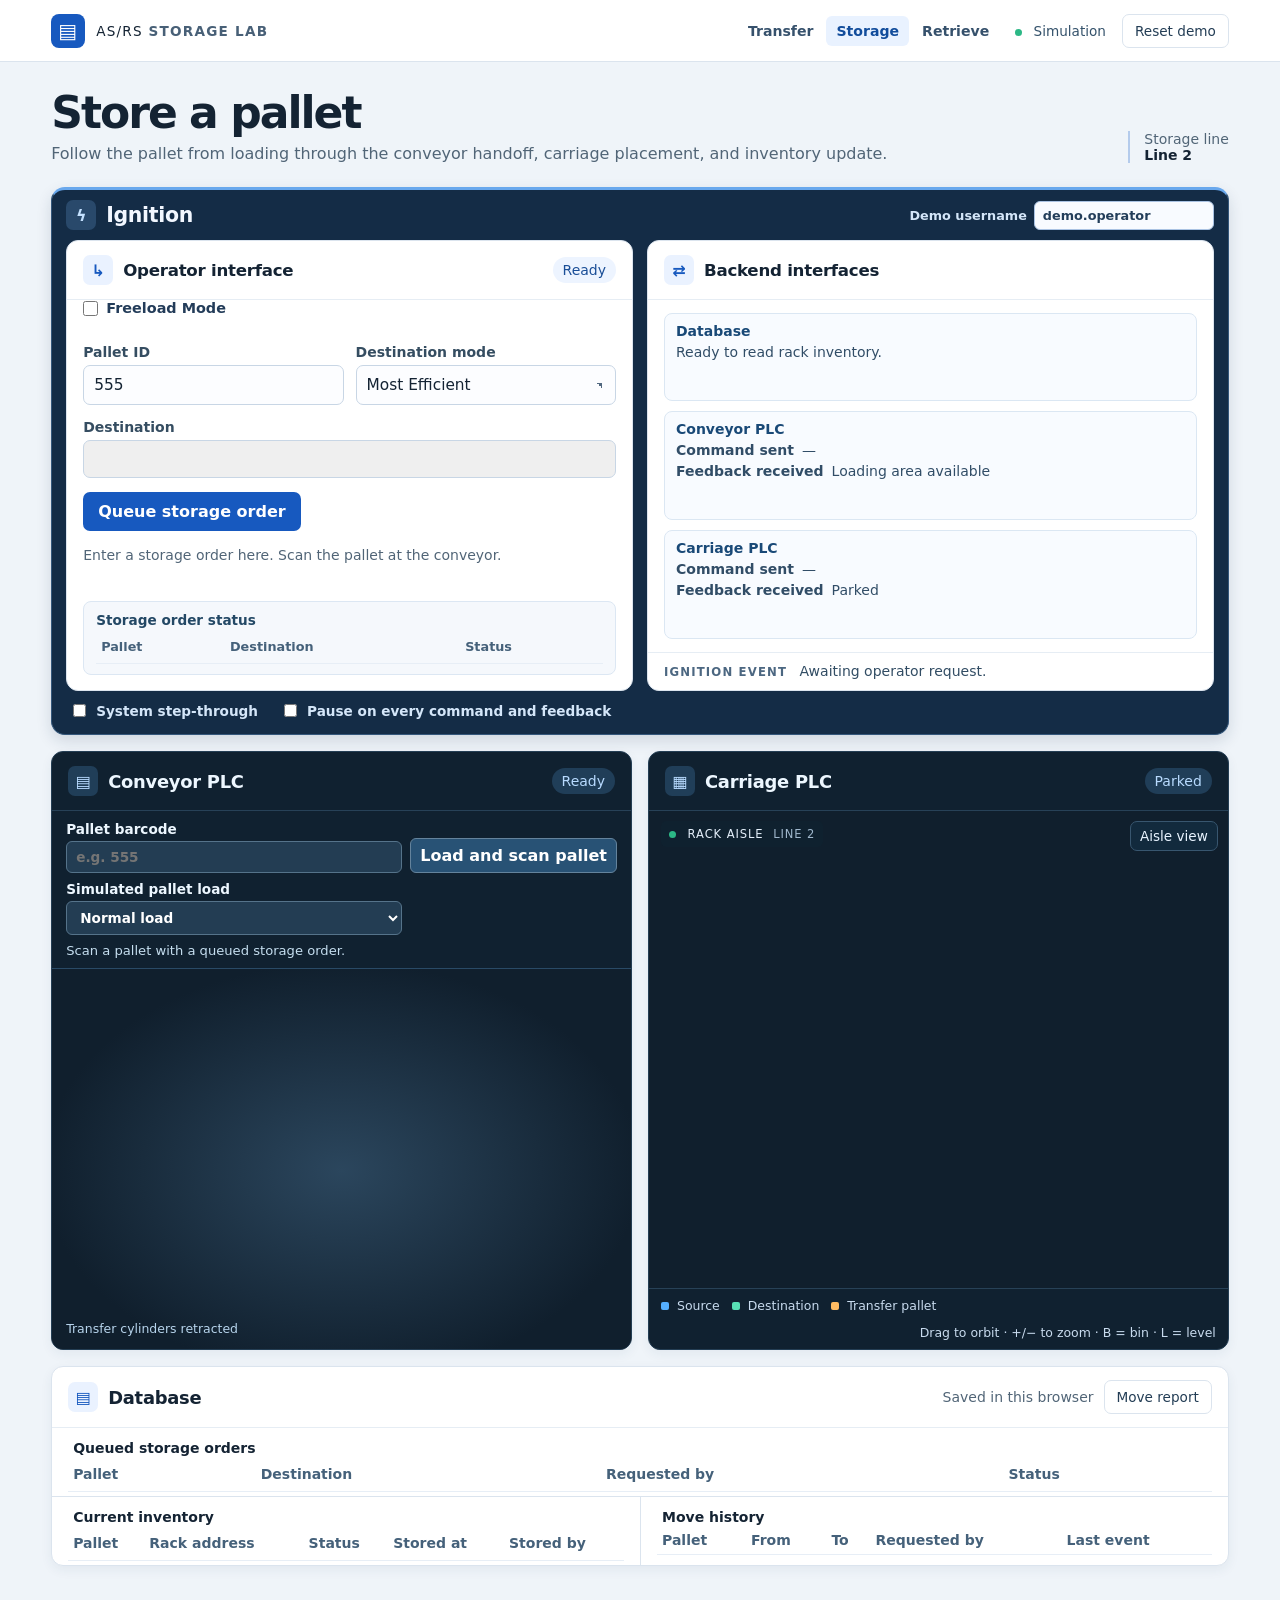
==== commit 5875acc2: "Open Storage by default with step-through off" ====
--- a/index.html
+++ b/index.html
@@ -1,34 +1,11 @@
 <!doctype html>
-<html lang="en"><head><meta charset="utf-8"><meta name="viewport" content="width=device-width, initial-scale=1"><meta name="description" content="Interactive rack-to-rack transfer demonstration"><title>AS/RS Transfer Simulator</title><link rel="stylesheet" href="style.css"><script type="module" src="app.js"></script></head>
+<html lang="en">
+<head>
+  <meta charset="utf-8">
+  <title>AS/RS Simulator</title>
+  <meta http-equiv="refresh" content="0; url=storage.html">
+</head>
 <body>
-<header class="mast"><div class="brand"><span class="mark" aria-hidden="true">▤</span><span>AS/RS <strong>TRANSFER LAB</strong></span></div><nav class="page-tabs" aria-label="Simulation"><a href="./" aria-current="page">Transfer</a><a href="storage.html">Storage</a><a href="retrieve.html">Retrieve</a></nav><span class="mode"><i></i> Simulation</span><button id="reset" class="subtle">Reset demo</button></header>
-<main>
-<div class="intro"><div><h1>Rack-to-rack transfer</h1><p>Submit a rack-to-rack transfer and follow the command, carriage feedback, and inventory update.</p></div><div class="line"><span>Storage line</span><strong>Line 2</strong></div></div>
-<section class="ignition-boundary" aria-labelledby="ignition-title">
-<div class="boundary-heading"><span class="glyph">ϟ</span><h2 id="ignition-title">Ignition</h2><label class="demo-user">Demo username<input id="demo-username" value="demo.operator" maxlength="48" autocomplete="username"></label></div>
-<div class="ignition-grid">
-<section class="panel operator"><header><span class="glyph">↳</span><h3>Operator interface</h3><span id="operator-status" class="badge">Ready</span></header>
-<form id="request">
-<div class="row">
-<label>Find by<select id="lookup"><option value="id">Pallet ID</option><option value="slot">Rack location</option></select></label>
-<div class="source-control"><label id="source-label" for="source">Pallet ID</label><div class="picker"><input id="source" value="123" required maxlength="20" autocomplete="off" role="combobox" aria-expanded="false" aria-autocomplete="list" aria-controls="pallet-list"><button id="show-pallets" type="button" aria-label="Show all pallets" tabindex="-1">⌄</button><ul id="pallet-list" role="listbox" aria-label="Stored pallets" hidden></ul><datalist id="rack-ids"></datalist></div></div>
-</div>
-<label class="mode-field">Destination mode<select id="mode"><option value="specified">Specified location</option><option value="auto">Most Convenient</option></select></label>
-<div class="address-fields"><label>Bin<select id="bin"></select></label><label>Level<select id="level"></select></label><label>Side<select id="side"></select></label></div>
-<div class="operator-actions"><button class="primary" id="run">Start transfer</button><span id="form-message" aria-live="polite">Choose a pallet and an available destination.</span></div>
-</form></section>
-<section class="panel backend"><header><span class="glyph">⇄</span><h3>Backend interfaces</h3></header>
-<div class="connections">
-<div class="interface"><h4>Database</h4><p id="db-exchange" aria-live="polite">Ready to read rack inventory.</p><a class="pending-db-link" id="pending-db-link" href="retrieve.html" hidden>Finish pending retrieval write</a><button class="next-action" id="step-lookup" type="button" data-system-step hidden>Read inventory</button><button class="next-action" id="step-inventory" type="button" data-system-step hidden>Update inventory</button></div>
-<div class="interface"><h4>Carriage PLC</h4><dl><div><dt>Command sent</dt><dd id="plc-command">—</dd></div><div><dt>Feedback received</dt><dd id="plc-feedback" aria-live="polite">Parked</dd></div></dl><button class="next-action" id="step-carriage" type="button" data-system-step hidden>Send carriage command</button></div>
-</div><div id="event" class="event" aria-live="polite"><span>IGNITION EVENT</span> Awaiting operator request.</div><div class="trace-controls"><p id="trace-message" aria-live="polite" hidden></p><button id="step-feedback" class="next-action" type="button" data-system-step hidden>Continue after feedback</button></div></section>
-</div><div class="system-steps"><label><input id="step-demo" type="checkbox" checked> System step-through</label><label><input id="trace-demo" type="checkbox"> Pause on every command and feedback</label></div></section>
-<div class="dashboard equipment">
-<section class="panel inventory"><header><span class="glyph">▤</span><h2>Database</h2><span class="minor">Saved in this browser</span><button type="button" class="subtle" id="move-report-open">Move report</button></header>
-<div class="inventory-inner"><div class="records"><table><caption>Current inventory</caption><thead><tr><th>Pallet</th><th>Rack address</th><th>Status</th><th>Stored at</th><th>Stored by</th></tr></thead><tbody id="records"></tbody></table></div>
-<div class="records move-history"><table><caption>Move history</caption><thead><tr><th>Pallet</th><th>From</th><th>To</th><th>Requested by</th><th>Last event</th></tr></thead><tbody id="history"></tbody></table></div></div></section>
-<section class="panel carriage"><header><span class="glyph">▦</span><h2>Carriage PLC</h2><span id="carriage-state" class="badge">Parked</span></header>
-<div id="scene"><canvas id="rack" tabindex="0" aria-label="Interactive 3D rack aisle. Drag or use the arrow keys to orbit the carriage."></canvas><div class="viewport-label"><i></i> RACK AISLE <span>LINE 2</span></div><div class="view-controls"><button id="view" type="button">Aisle view</button></div></div>
-<div class="scene-foot"><span><i class="legend source"></i> Source</span><span><i class="legend destination"></i> Destination</span><span><i class="legend load"></i> Transfer pallet</span><span class="orbit-tip">Drag to orbit · +/− to zoom · B = bin · L = level</span></div></section>
-</div>
-</main></body></html>
+  <p><a href="storage.html">Open the Storage simulator</a></p>
+</body>
+</html>
